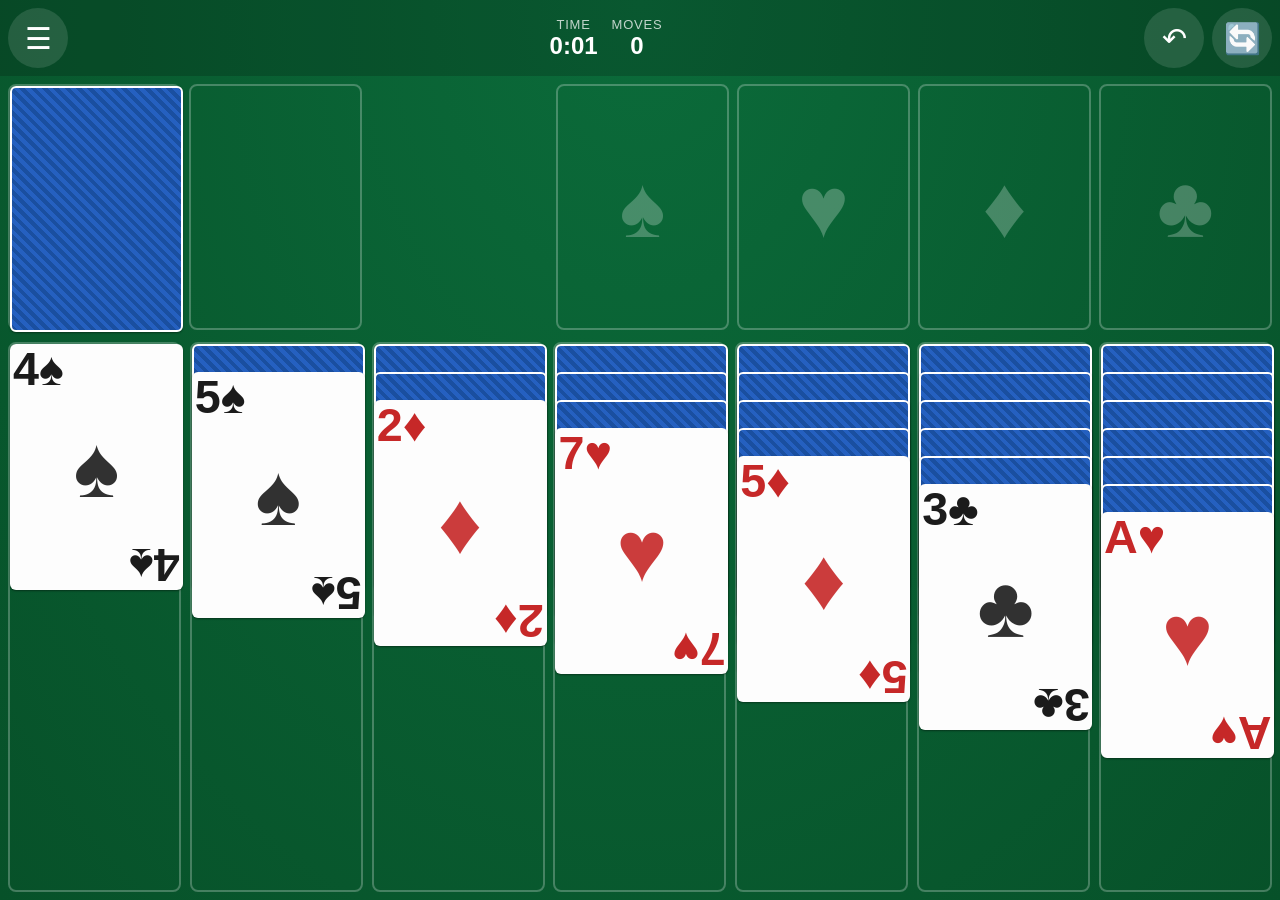
==== index.html @ d20d95c8 "Enlarge cards, buttons, and text; add full screen support Bumps rank/suit corner and center-pip font" ====
<!doctype html>
<html lang="en">
<head>
<meta charset="UTF-8" />
<meta name="viewport" content="width=device-width, initial-scale=1, maximum-scale=1, user-scalable=no, viewport-fit=cover" />
<title>Solitaire</title>
<meta name="description" content="A free, ad-free classic Klondike Solitaire game that plays right in your browser." />
<meta name="theme-color" content="#0b6b3a" />
<link rel="manifest" href="manifest.json" />
<link rel="icon" href="icon.svg" type="image/svg+xml" />
<link rel="apple-touch-icon" href="icon.svg" />
<meta name="apple-mobile-web-app-capable" content="yes" />
<meta name="apple-mobile-web-app-status-bar-style" content="black-translucent" />
<meta name="apple-mobile-web-app-title" content="Solitaire" />
<link rel="stylesheet" href="styles.css" />
</head>
<body>
<div id="app">

  <header id="topbar">
    <button id="menuBtn" class="icon-btn" title="Menu" aria-label="Menu">☰</button>
    <div class="stats">
      <div class="stat"><span class="stat-label">Time</span><span id="timeVal">0:00</span></div>
      <div class="stat"><span class="stat-label">Moves</span><span id="movesVal">0</span></div>
    </div>
    <div class="topbar-actions">
      <button id="undoBtn" class="icon-btn" title="Undo" aria-label="Undo">↶</button>
      <button id="newGameBtn" class="icon-btn" title="New Game" aria-label="New Game">🔄</button>
    </div>
  </header>

  <main id="board">
    <div id="topRow">
      <div id="stockWasteArea">
        <div class="pile-slot" id="stockPile" data-pile="stock"></div>
        <div class="pile-slot" id="wastePile" data-pile="waste"></div>
      </div>
      <div id="foundations">
        <div class="pile-slot foundation" data-pile="foundation" data-suit="S"></div>
        <div class="pile-slot foundation" data-pile="foundation" data-suit="H"></div>
        <div class="pile-slot foundation" data-pile="foundation" data-suit="D"></div>
        <div class="pile-slot foundation" data-pile="foundation" data-suit="C"></div>
      </div>
    </div>

    <div id="tableau">
      <div class="pile-slot tableau-pile" data-pile="tableau" data-index="0"></div>
      <div class="pile-slot tableau-pile" data-pile="tableau" data-index="1"></div>
      <div class="pile-slot tableau-pile" data-pile="tableau" data-index="2"></div>
      <div class="pile-slot tableau-pile" data-pile="tableau" data-index="3"></div>
      <div class="pile-slot tableau-pile" data-pile="tableau" data-index="4"></div>
      <div class="pile-slot tableau-pile" data-pile="tableau" data-index="5"></div>
      <div class="pile-slot tableau-pile" data-pile="tableau" data-index="6"></div>
    </div>
  </main>

  <button id="autoFinishBtn" class="pill-btn hidden">✨ Auto Finish</button>

  <div id="dragLayer"></div>

  <div id="menuOverlay" class="overlay hidden">
    <div class="panel">
      <h2>Solitaire</h2>
      <div class="menu-row">
        <span>Draw</span>
        <div class="segmented" id="drawModeSeg">
          <button data-mode="1" class="active">1 card</button>
          <button data-mode="3">3 cards</button>
        </div>
      </div>
      <button id="fullscreenBtn" class="pill-btn wide-btn">⛶ Full Screen</button>
      <div class="menu-row">
        <span>How to play</span>
      </div>
      <p class="help-text">
        Tap a card to pick it up, then tap where you want to put it down &mdash;
        or simply drag a card with your finger. Double-tap a card to send it to
        its home pile automatically. Build piles down in alternating colors,
        and stack all four suits in order from Ace to King to win.
      </p>
      <button id="closeMenuBtn" class="pill-btn">Close</button>
    </div>
  </div>

  <div id="winOverlay" class="overlay hidden">
    <div class="panel win-panel">
      <h2>🎉 You Won! 🎉</h2>
      <p id="winStats"></p>
      <button id="playAgainBtn" class="pill-btn">Play Again</button>
    </div>
  </div>

</div>
<script src="game.js"></script>
</body>
</html>
---- styles.css ----
:root {
  --felt: #0b6b3a;
  --felt-dark: #075129;
  --card-w: 62px;
  --card-h: 88px;
  --gap: 5px;
  --radius: 8px;
  --red: #c62828;
  --black: #1b1b1b;
  color-scheme: light;
}

@media (min-width: 700px) {
  :root {
    --card-w: 84px;
    --card-h: 118px;
    --gap: 8px;
  }
}

* { box-sizing: border-box; -webkit-tap-highlight-color: transparent; }

html, body {
  height: 100%;
  margin: 0;
  overscroll-behavior: none;
  touch-action: none;
}

body {
  font-family: -apple-system, BlinkMacSystemFont, "Segoe UI", Roboto, Helvetica, Arial, sans-serif;
  background: radial-gradient(ellipse at top, var(--felt), var(--felt-dark));
  color: #fff;
  user-select: none;
  overflow: hidden;
}

#app {
  height: 100vh;
  height: 100dvh;
  display: flex;
  flex-direction: column;
  padding-top: env(safe-area-inset-top);
  padding-bottom: env(safe-area-inset-bottom);
}

/* ---------- Top bar ---------- */

#topbar {
  display: flex;
  align-items: center;
  justify-content: space-between;
  padding: 8px 8px;
  background: rgba(0,0,0,0.18);
  flex: 0 0 auto;
  gap: 6px;
}

.icon-btn {
  background: rgba(255,255,255,0.12);
  border: none;
  color: #fff;
  font-size: 26px;
  width: 52px;
  height: 52px;
  border-radius: 50%;
  display: flex;
  align-items: center;
  justify-content: center;
  cursor: pointer;
  flex: 0 0 auto;
}
.icon-btn:active { background: rgba(255,255,255,0.28); }

.topbar-actions { display: flex; gap: 8px; flex: 0 0 auto; }

.stats { display: flex; gap: 14px; min-width: 0; }
.stat { display: flex; flex-direction: column; align-items: center; font-variant-numeric: tabular-nums; }
.stat-label { font-size: 11px; text-transform: uppercase; letter-spacing: 0.06em; opacity: 0.75; }
.stat span#timeVal, .stat span#movesVal { font-size: 20px; font-weight: 700; }

@media (min-width: 700px) {
  .icon-btn { width: 60px; height: 60px; font-size: 30px; }
  .stat-label { font-size: 13px; }
  .stat span#timeVal, .stat span#movesVal { font-size: 24px; }
}

/* Short viewports (phones in landscape) are height-constrained, so keep the
   top bar compact there to leave more room for the cards. */
@media (max-height: 500px) {
  #topbar { padding: 4px 8px; gap: 4px; }
  .icon-btn { width: 40px; height: 40px; font-size: 18px; }
  .stat-label { font-size: 10px; }
  .stat span#timeVal, .stat span#movesVal { font-size: 15px; }
}

/* ---------- Board ---------- */

#board {
  flex: 1 1 auto;
  overflow: hidden;
  padding: var(--gap);
  display: flex;
  flex-direction: column;
  gap: calc(var(--gap) * 1.5);
}

#topRow {
  display: flex;
  justify-content: space-between;
  flex: 0 0 auto;
}

#stockWasteArea, #foundations {
  display: flex;
  gap: var(--gap);
}

#tableau {
  flex: 1 1 auto;
  display: flex;
  gap: var(--gap);
  justify-content: space-between;
  min-height: 0;
}

.pile-slot {
  width: var(--card-w);
  height: var(--card-h);
  border: 2px solid rgba(255,255,255,0.25);
  border-radius: var(--radius);
  position: relative;
  flex: 0 0 var(--card-w);
}

.tableau-pile {
  height: 100%;
}

.foundation::before {
  content: attr(data-suit-symbol);
  position: absolute;
  inset: 0;
  display: flex;
  align-items: center;
  justify-content: center;
  font-size: calc(var(--card-w) * 0.5);
  color: rgba(255,255,255,0.25);
  pointer-events: none;
}

#stockPile::before {
  content: "↺";
  position: absolute;
  inset: 0;
  display: flex;
  align-items: center;
  justify-content: center;
  font-size: calc(var(--card-w) * 0.45);
  color: rgba(255,255,255,0.35);
  pointer-events: none;
}

/* ---------- Cards ---------- */

.card {
  position: absolute;
  left: 0;
  top: 0;
  width: var(--card-w);
  height: var(--card-h);
  border-radius: calc(var(--radius) * 0.75);
  background: #fdfdfd;
  box-shadow: 0 1px 2px rgba(0,0,0,0.4);
  transition: box-shadow 0.15s;
  touch-action: none;
  cursor: grab;
}

.card.facedown {
  background:
    repeating-linear-gradient(45deg, #1a4fa0, #1a4fa0 4px, #2560c0 4px, #2560c0 8px);
  border: 2px solid #fff;
}

.card.selected {
  box-shadow: 0 0 0 3px #ffd54f, 0 4px 10px rgba(0,0,0,0.5);
  transform: translateY(-4px);
}

.card.dragging {
  opacity: 0.95;
  box-shadow: 0 8px 18px rgba(0,0,0,0.5);
  z-index: 500;
}

.card .corner {
  position: absolute;
  left: 3px;
  top: 1px;
  font-size: calc(var(--card-w) * 0.27);
  font-weight: 800;
  line-height: 1.05;
  text-align: center;
}

.card .corner.bottom {
  left: auto;
  right: 3px;
  top: auto;
  bottom: 1px;
  transform: rotate(180deg);
}

.card .pip-center {
  position: absolute;
  inset: 0;
  display: flex;
  align-items: center;
  justify-content: center;
  font-size: calc(var(--card-w) * 0.5);
  opacity: 0.9;
}

.card.red { color: var(--red); }
.card.black { color: var(--black); }

.pile-count-badge {
  position: absolute;
  bottom: -2px;
  right: -2px;
  background: rgba(0,0,0,0.6);
  border-radius: 10px;
  font-size: 11px;
  padding: 1px 6px;
  pointer-events: none;
}

#dragLayer {
  position: fixed;
  inset: 0;
  pointer-events: none;
  z-index: 900;
}

/* ---------- Buttons / Overlays ---------- */

.pill-btn {
  background: #ffd54f;
  color: #1b1b1b;
  border: none;
  padding: 16px 28px;
  border-radius: 999px;
  font-size: 19px;
  font-weight: 700;
  cursor: pointer;
}
.pill-btn:active { transform: scale(0.97); }

.wide-btn { display: block; width: 100%; margin: 14px 0; }

#autoFinishBtn {
  position: fixed;
  bottom: calc(16px + env(safe-area-inset-bottom));
  left: 50%;
  transform: translateX(-50%);
  z-index: 200;
  box-shadow: 0 4px 14px rgba(0,0,0,0.4);
}
#autoFinishBtn.hidden { display: none; }

.overlay {
  position: fixed;
  inset: 0;
  background: rgba(0,0,0,0.55);
  display: flex;
  align-items: center;
  justify-content: center;
  z-index: 1000;
  padding: 20px;
}
.overlay.hidden { display: none; }

.panel {
  background: #14532d;
  border-radius: 16px;
  padding: 28px;
  max-width: 420px;
  width: 100%;
  text-align: center;
  box-shadow: 0 10px 40px rgba(0,0,0,0.5);
}
.panel h2 { margin-top: 0; font-size: 28px; }

.help-text { font-size: 17px; line-height: 1.6; opacity: 0.95; text-align: left; }

.menu-row {
  display: flex;
  align-items: center;
  justify-content: space-between;
  margin: 18px 0;
  font-size: 19px;
}

.segmented {
  display: flex;
  background: rgba(255,255,255,0.12);
  border-radius: 999px;
  padding: 4px;
}
.segmented button {
  border: none;
  background: transparent;
  color: #fff;
  padding: 10px 18px;
  border-radius: 999px;
  font-size: 16px;
  cursor: pointer;
}
.segmented button.active { background: #ffd54f; color: #1b1b1b; font-weight: 700; }

#winStats { font-size: 18px; }

.win-panel { animation: pop 0.3s ease-out; }
@keyframes pop {
  from { transform: scale(0.7); opacity: 0; }
  to { transform: scale(1); opacity: 1; }
}
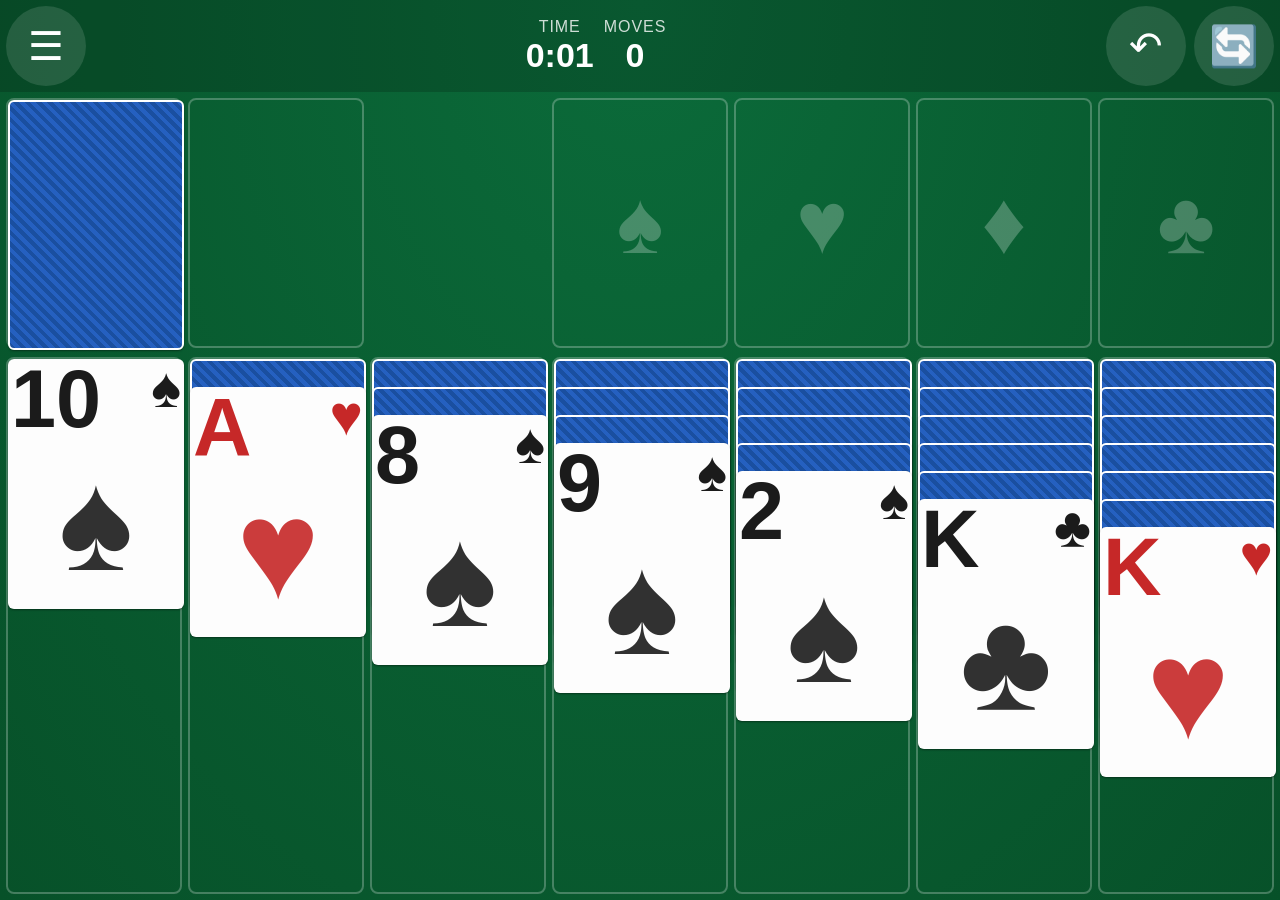
==== commit b9fcc1b9: "Tap a card to auto-move it; shake it when no move is possible Replaces the old two-step tap-to-selec" ====
--- a/index.html
+++ b/index.html
@@ -73,10 +73,11 @@
         <span>How to play</span>
       </div>
       <p class="help-text">
-        Tap a card to pick it up, then tap where you want to put it down &mdash;
-        or simply drag a card with your finger. Double-tap a card to send it to
-        its home pile automatically. Build piles down in alternating colors,
-        and stack all four suits in order from Ace to King to win.
+        Tap a card and it moves itself to wherever it belongs. If nothing
+        fits, it gives a little shake to let you know. You can also drag a
+        card with your finger to place it yourself. Build piles down in
+        alternating colors, and stack all four suits in order from Ace to
+        King to win.
       </p>
       <button id="closeMenuBtn" class="pill-btn">Close</button>
     </div>
--- a/styles.css
+++ b/styles.css
@@ -50,19 +50,19 @@
   display: flex;
   align-items: center;
   justify-content: space-between;
-  padding: 8px 8px;
+  padding: 6px 6px;
   background: rgba(0,0,0,0.18);
   flex: 0 0 auto;
-  gap: 6px;
+  gap: 4px;
 }
 
 .icon-btn {
   background: rgba(255,255,255,0.12);
   border: none;
   color: #fff;
-  font-size: 26px;
-  width: 52px;
-  height: 52px;
+  font-size: 32px;
+  width: 66px;
+  height: 66px;
   border-radius: 50%;
   display: flex;
   align-items: center;
@@ -74,24 +74,25 @@
 
 .topbar-actions { display: flex; gap: 8px; flex: 0 0 auto; }
 
-.stats { display: flex; gap: 14px; min-width: 0; }
+.stats { display: flex; gap: 10px; min-width: 0; }
 .stat { display: flex; flex-direction: column; align-items: center; font-variant-numeric: tabular-nums; }
-.stat-label { font-size: 11px; text-transform: uppercase; letter-spacing: 0.06em; opacity: 0.75; }
-.stat span#timeVal, .stat span#movesVal { font-size: 20px; font-weight: 700; }
+.stat-label { font-size: 13px; text-transform: uppercase; letter-spacing: 0.06em; opacity: 0.8; }
+.stat span#timeVal, .stat span#movesVal { font-size: 27px; font-weight: 700; }
 
 @media (min-width: 700px) {
-  .icon-btn { width: 60px; height: 60px; font-size: 30px; }
-  .stat-label { font-size: 13px; }
-  .stat span#timeVal, .stat span#movesVal { font-size: 24px; }
+  .icon-btn { width: 80px; height: 80px; font-size: 40px; }
+  .stat-label { font-size: 16px; }
+  .stat span#timeVal, .stat span#movesVal { font-size: 34px; }
 }
 
 /* Short viewports (phones in landscape) are height-constrained, so keep the
-   top bar compact there to leave more room for the cards. */
+   top bar a bit more compact there to leave room for the cards, while still
+   staying noticeably bigger than the default mobile size. */
 @media (max-height: 500px) {
-  #topbar { padding: 4px 8px; gap: 4px; }
-  .icon-btn { width: 40px; height: 40px; font-size: 18px; }
+  #topbar { padding: 3px 6px; gap: 3px; }
+  .icon-btn { width: 54px; height: 54px; font-size: 26px; }
   .stat-label { font-size: 10px; }
-  .stat span#timeVal, .stat span#movesVal { font-size: 15px; }
+  .stat span#timeVal, .stat span#movesVal { font-size: 20px; }
 }
 
 /* ---------- Board ---------- */
@@ -183,43 +184,51 @@
   border: 2px solid #fff;
 }
 
-.card.selected {
-  box-shadow: 0 0 0 3px #ffd54f, 0 4px 10px rgba(0,0,0,0.5);
-  transform: translateY(-4px);
-}
-
 .card.dragging {
   opacity: 0.95;
   box-shadow: 0 8px 18px rgba(0,0,0,0.5);
   z-index: 500;
 }
 
-.card .corner {
+.card.shake {
+  animation: card-shake 0.4s ease-in-out;
+  z-index: 50;
+}
+@keyframes card-shake {
+  10%, 90% { transform: translateX(-1px); }
+  20%, 80% { transform: translateX(3px); }
+  30%, 50%, 70% { transform: translateX(-6px); }
+  40%, 60% { transform: translateX(6px); }
+}
+
+.card .corner-rank {
   position: absolute;
   left: 3px;
+  top: 0;
+  font-size: calc(var(--card-w) * 0.46);
+  font-weight: 800;
+  line-height: 1;
+  text-align: center;
+}
+
+.card .corner-suit {
+  position: absolute;
+  right: 3px;
   top: 1px;
-  font-size: calc(var(--card-w) * 0.27);
-  font-weight: 800;
-  line-height: 1.05;
+  font-size: calc(var(--card-w) * 0.32);
+  line-height: 1;
   text-align: center;
 }
 
-.card .corner.bottom {
-  left: auto;
-  right: 3px;
-  top: auto;
-  bottom: 1px;
-  transform: rotate(180deg);
-}
-
 .card .pip-center {
   position: absolute;
   inset: 0;
   display: flex;
   align-items: center;
   justify-content: center;
-  font-size: calc(var(--card-w) * 0.5);
+  font-size: calc(var(--card-w) * 0.8);
   opacity: 0.9;
+  transform: translateY(15%);
 }
 
 .card.red { color: var(--red); }
@@ -249,15 +258,15 @@
   background: #ffd54f;
   color: #1b1b1b;
   border: none;
-  padding: 16px 28px;
+  padding: 22px 36px;
   border-radius: 999px;
-  font-size: 19px;
+  font-size: 24px;
   font-weight: 700;
   cursor: pointer;
 }
 .pill-btn:active { transform: scale(0.97); }
 
-.wide-btn { display: block; width: 100%; margin: 14px 0; }
+.wide-btn { display: block; width: 100%; margin: 16px 0; }
 
 #autoFinishBtn {
   position: fixed;
@@ -290,36 +299,36 @@
   text-align: center;
   box-shadow: 0 10px 40px rgba(0,0,0,0.5);
 }
-.panel h2 { margin-top: 0; font-size: 28px; }
-
-.help-text { font-size: 17px; line-height: 1.6; opacity: 0.95; text-align: left; }
+.panel h2 { margin-top: 0; font-size: 32px; }
+
+.help-text { font-size: 19px; line-height: 1.6; opacity: 0.95; text-align: left; }
 
 .menu-row {
   display: flex;
   align-items: center;
   justify-content: space-between;
-  margin: 18px 0;
-  font-size: 19px;
+  margin: 20px 0;
+  font-size: 22px;
 }
 
 .segmented {
   display: flex;
   background: rgba(255,255,255,0.12);
   border-radius: 999px;
-  padding: 4px;
+  padding: 5px;
 }
 .segmented button {
   border: none;
   background: transparent;
   color: #fff;
-  padding: 10px 18px;
+  padding: 14px 22px;
   border-radius: 999px;
-  font-size: 16px;
+  font-size: 20px;
   cursor: pointer;
 }
 .segmented button.active { background: #ffd54f; color: #1b1b1b; font-weight: 700; }
 
-#winStats { font-size: 18px; }
+#winStats { font-size: 22px; }
 
 .win-panel { animation: pop 0.3s ease-out; }
 @keyframes pop {
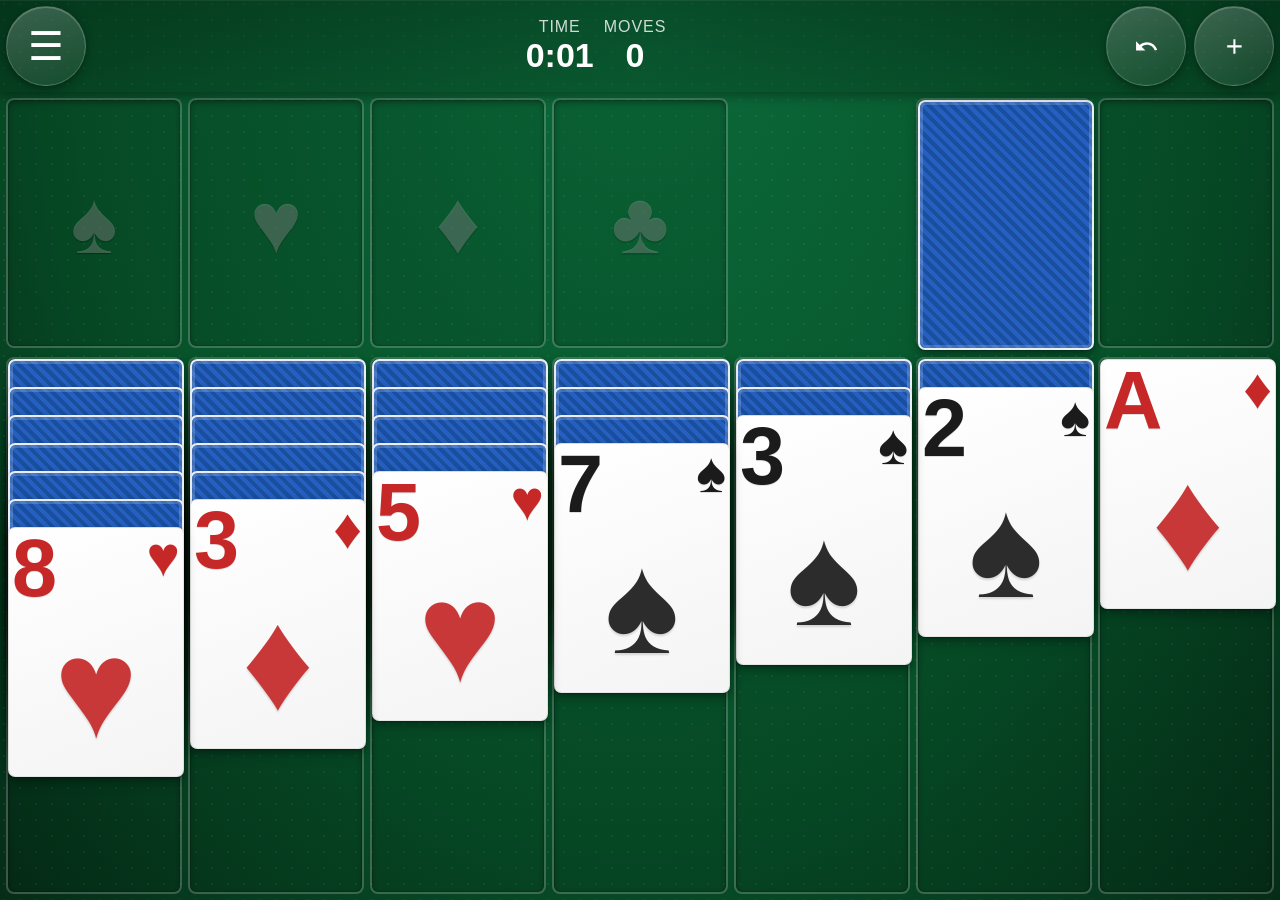
==== commit af7e387a: "Add hand/fullscreen/sound settings, bolder icons, mirrored layout New Game and Undo now use clean fi" ====
--- a/index.html
+++ b/index.html
@@ -24,8 +24,12 @@
       <div class="stat"><span class="stat-label">Moves</span><span id="movesVal">0</span></div>
     </div>
     <div class="topbar-actions">
-      <button id="undoBtn" class="icon-btn" title="Undo" aria-label="Undo">↶</button>
-      <button id="newGameBtn" class="icon-btn" title="New Game" aria-label="New Game">🔄</button>
+      <button id="undoBtn" class="icon-btn" title="Undo" aria-label="Undo">
+        <svg viewBox="0 0 24 24" fill="currentColor" aria-hidden="true"><path d="M12.5 8c-2.65 0-5.05.99-6.9 2.6L2 7v9h9l-3.62-3.62c1.39-1.16 3.16-1.88 5.12-1.88 3.54 0 6.55 2.31 7.6 5.5l2.37-.78C21.08 11.03 17.15 8 12.5 8z"/></svg>
+      </button>
+      <button id="newGameBtn" class="icon-btn" title="New Game" aria-label="New Game">
+        <svg viewBox="0 0 24 24" fill="currentColor" aria-hidden="true"><path d="M13 5v6h6v2h-6v6h-2v-6H5v-2h6V5h2z"/></svg>
+      </button>
     </div>
   </header>
 
@@ -68,16 +72,29 @@
           <button data-mode="3">3 cards</button>
         </div>
       </div>
-      <button id="fullscreenBtn" class="pill-btn wide-btn">⛶ Full Screen</button>
       <div class="menu-row">
-        <span>How to play</span>
+        <span>Hand</span>
+        <div class="segmented" id="handModeSeg">
+          <button data-mode="right" class="active">Right</button>
+          <button data-mode="left">Left</button>
+        </div>
+      </div>
+      <div class="menu-row">
+        <span>Full Screen</span>
+        <div class="segmented" id="fullscreenSeg">
+          <button data-mode="on" class="active">On</button>
+          <button data-mode="off">Off</button>
+        </div>
+      </div>
+      <div class="menu-row">
+        <span>Sound</span>
+        <div class="segmented" id="soundSeg">
+          <button data-mode="off" class="active">Off</button>
+          <button data-mode="on">On</button>
+        </div>
       </div>
       <p class="help-text">
-        Tap a card and it moves itself to wherever it belongs. If nothing
-        fits, it gives a little shake to let you know. You can also drag a
-        card with your finger to place it yourself. Build piles down in
-        alternating colors, and stack all four suits in order from Ace to
-        King to win.
+        Tap a card to send it home, or drag it yourself.
       </p>
       <button id="closeMenuBtn" class="pill-btn">Close</button>
     </div>
--- a/styles.css
+++ b/styles.css
@@ -29,7 +29,9 @@
 
 body {
   font-family: -apple-system, BlinkMacSystemFont, "Segoe UI", Roboto, Helvetica, Arial, sans-serif;
-  background: radial-gradient(ellipse at top, var(--felt), var(--felt-dark));
+  background:
+    radial-gradient(circle at 4px 4px, rgba(255,255,255,0.05) 1px, transparent 1.6px) 0 0/16px 16px,
+    radial-gradient(ellipse at 50% 0%, var(--felt) 0%, var(--felt-dark) 62%, #052c17 100%);
   color: #fff;
   user-select: none;
   overflow: hidden;
@@ -51,14 +53,17 @@
   align-items: center;
   justify-content: space-between;
   padding: 6px 6px;
-  background: rgba(0,0,0,0.18);
+  background: linear-gradient(rgba(0,0,0,0.28), rgba(0,0,0,0.16));
+  box-shadow: 0 4px 12px rgba(0,0,0,0.35), 0 1px 0 rgba(255,255,255,0.06) inset;
   flex: 0 0 auto;
   gap: 4px;
+  position: relative;
+  z-index: 10;
 }
 
 .icon-btn {
-  background: rgba(255,255,255,0.12);
-  border: none;
+  background: linear-gradient(160deg, rgba(255,255,255,0.22), rgba(255,255,255,0.06));
+  border: 1px solid rgba(255,255,255,0.18);
   color: #fff;
   font-size: 32px;
   width: 66px;
@@ -69,8 +74,15 @@
   justify-content: center;
   cursor: pointer;
   flex: 0 0 auto;
-}
-.icon-btn:active { background: rgba(255,255,255,0.28); }
+  box-shadow: 0 3px 8px rgba(0,0,0,0.35), inset 0 1px 0 rgba(255,255,255,0.2);
+  transition: box-shadow 0.12s, transform 0.12s;
+}
+.icon-btn:active {
+  background: linear-gradient(160deg, rgba(255,255,255,0.3), rgba(255,255,255,0.1));
+  box-shadow: 0 1px 3px rgba(0,0,0,0.35), inset 0 1px 4px rgba(0,0,0,0.25);
+  transform: scale(0.96);
+}
+.icon-btn svg { width: 0.62em; height: 0.62em; display: block; }
 
 .topbar-actions { display: flex; gap: 8px; flex: 0 0 auto; }
 
@@ -125,13 +137,20 @@
   min-height: 0;
 }
 
+/* Right-handed (default): stock/waste sit on the right, within thumb reach
+   for one-handed phone play. Left-handed mode mirrors it back. */
+#topRow, #tableau { flex-direction: row-reverse; }
+body.hand-left #topRow, body.hand-left #tableau { flex-direction: row; }
+
 .pile-slot {
   width: var(--card-w);
   height: var(--card-h);
-  border: 2px solid rgba(255,255,255,0.25);
+  border: 2px solid rgba(255,255,255,0.22);
   border-radius: var(--radius);
   position: relative;
   flex: 0 0 var(--card-w);
+  box-shadow: inset 0 2px 6px rgba(0,0,0,0.3), inset 0 0 0 1px rgba(0,0,0,0.12);
+  background: rgba(0,0,0,0.08);
 }
 
 .tableau-pile {
@@ -146,7 +165,8 @@
   align-items: center;
   justify-content: center;
   font-size: calc(var(--card-w) * 0.5);
-  color: rgba(255,255,255,0.25);
+  color: rgba(255,255,255,0.22);
+  text-shadow: 0 1px 1px rgba(0,0,0,0.3);
   pointer-events: none;
 }
 
@@ -158,7 +178,8 @@
   align-items: center;
   justify-content: center;
   font-size: calc(var(--card-w) * 0.45);
-  color: rgba(255,255,255,0.35);
+  color: rgba(255,255,255,0.32);
+  text-shadow: 0 1px 1px rgba(0,0,0,0.3);
   pointer-events: none;
 }
 
@@ -170,23 +191,35 @@
   top: 0;
   width: var(--card-w);
   height: var(--card-h);
-  border-radius: calc(var(--radius) * 0.75);
-  background: #fdfdfd;
-  box-shadow: 0 1px 2px rgba(0,0,0,0.4);
-  transition: box-shadow 0.15s;
+  border-radius: calc(var(--radius) * 0.9);
+  background: linear-gradient(160deg, #ffffff 0%, #f4f4f4 100%);
+  border: 1px solid rgba(0,0,0,0.1);
+  box-shadow:
+    0 1px 1px rgba(0,0,0,0.15),
+    0 3px 6px rgba(0,0,0,0.25),
+    0 6px 14px rgba(0,0,0,0.18);
+  transition: box-shadow 0.15s, transform 0.15s;
   touch-action: none;
   cursor: grab;
 }
 
 .card.facedown {
   background:
-    repeating-linear-gradient(45deg, #1a4fa0, #1a4fa0 4px, #2560c0 4px, #2560c0 8px);
-  border: 2px solid #fff;
+    repeating-linear-gradient(45deg, #1a4fa0 0, #1a4fa0 4px, #2560c0 4px, #2560c0 8px);
+  border: 2px solid rgba(255,255,255,0.9);
+  box-shadow:
+    inset 0 0 0 3px rgba(255,255,255,0.18),
+    0 1px 1px rgba(0,0,0,0.15),
+    0 3px 6px rgba(0,0,0,0.25),
+    0 6px 14px rgba(0,0,0,0.18);
 }
 
 .card.dragging {
-  opacity: 0.95;
-  box-shadow: 0 8px 18px rgba(0,0,0,0.5);
+  opacity: 0.97;
+  box-shadow:
+    0 4px 8px rgba(0,0,0,0.3),
+    0 14px 28px rgba(0,0,0,0.4);
+  transform: scale(1.04) rotate(-2deg);
   z-index: 500;
 }
 
@@ -209,6 +242,7 @@
   font-weight: 800;
   line-height: 1;
   text-align: center;
+  text-shadow: 0 1px 0 rgba(0,0,0,0.12);
 }
 
 .card .corner-suit {
@@ -218,6 +252,7 @@
   font-size: calc(var(--card-w) * 0.32);
   line-height: 1;
   text-align: center;
+  text-shadow: 0 1px 0 rgba(0,0,0,0.12);
 }
 
 .card .pip-center {
@@ -227,7 +262,8 @@
   align-items: center;
   justify-content: center;
   font-size: calc(var(--card-w) * 0.8);
-  opacity: 0.9;
+  opacity: 0.92;
+  text-shadow: 0 2px 2px rgba(0,0,0,0.15);
   transform: translateY(15%);
 }
 
@@ -255,16 +291,26 @@
 /* ---------- Buttons / Overlays ---------- */
 
 .pill-btn {
-  background: #ffd54f;
+  background: linear-gradient(160deg, #ffe184 0%, #ffd54f 45%, #ffc61f 100%);
   color: #1b1b1b;
-  border: none;
+  border: 1px solid rgba(0,0,0,0.08);
   padding: 22px 36px;
   border-radius: 999px;
   font-size: 24px;
   font-weight: 700;
   cursor: pointer;
-}
-.pill-btn:active { transform: scale(0.97); }
+  box-shadow:
+    0 2px 4px rgba(0,0,0,0.2),
+    0 8px 18px rgba(0,0,0,0.28),
+    inset 0 1px 0 rgba(255,255,255,0.6);
+  transition: box-shadow 0.12s, transform 0.12s;
+}
+.pill-btn:active {
+  transform: scale(0.97);
+  box-shadow:
+    0 1px 2px rgba(0,0,0,0.2),
+    inset 0 2px 5px rgba(0,0,0,0.2);
+}
 
 .wide-btn { display: block; width: 100%; margin: 16px 0; }
 
@@ -274,14 +320,14 @@
   left: 50%;
   transform: translateX(-50%);
   z-index: 200;
-  box-shadow: 0 4px 14px rgba(0,0,0,0.4);
 }
 #autoFinishBtn.hidden { display: none; }
 
 .overlay {
   position: fixed;
   inset: 0;
-  background: rgba(0,0,0,0.55);
+  background: rgba(0,0,0,0.6);
+  backdrop-filter: blur(2px);
   display: flex;
   align-items: center;
   justify-content: center;
@@ -291,15 +337,24 @@
 .overlay.hidden { display: none; }
 
 .panel {
-  background: #14532d;
+  background: linear-gradient(165deg, #1a6b3e 0%, #14532d 55%, #0f3f21 100%);
+  border: 1px solid rgba(255,255,255,0.08);
   border-radius: 16px;
   padding: 28px;
   max-width: 420px;
   width: 100%;
+  max-height: calc(100dvh - 40px);
+  overflow-y: auto;
   text-align: center;
-  box-shadow: 0 10px 40px rgba(0,0,0,0.5);
-}
-.panel h2 { margin-top: 0; font-size: 32px; }
+  box-shadow:
+    0 20px 50px rgba(0,0,0,0.55),
+    0 2px 0 rgba(255,255,255,0.08) inset;
+}
+.panel h2 {
+  margin-top: 0;
+  font-size: 32px;
+  text-shadow: 0 2px 4px rgba(0,0,0,0.3);
+}
 
 .help-text { font-size: 19px; line-height: 1.6; opacity: 0.95; text-align: left; }
 
@@ -313,9 +368,10 @@
 
 .segmented {
   display: flex;
-  background: rgba(255,255,255,0.12);
+  background: rgba(0,0,0,0.2);
   border-radius: 999px;
   padding: 5px;
+  box-shadow: inset 0 2px 5px rgba(0,0,0,0.3);
 }
 .segmented button {
   border: none;
@@ -325,12 +381,24 @@
   border-radius: 999px;
   font-size: 20px;
   cursor: pointer;
-}
-.segmented button.active { background: #ffd54f; color: #1b1b1b; font-weight: 700; }
+  transition: background 0.12s, box-shadow 0.12s;
+}
+.segmented button.active {
+  background: linear-gradient(160deg, #ffe184, #ffc61f);
+  color: #1b1b1b;
+  font-weight: 700;
+  box-shadow: 0 2px 6px rgba(0,0,0,0.3), inset 0 1px 0 rgba(255,255,255,0.6);
+}
 
 #winStats { font-size: 22px; }
 
-.win-panel { animation: pop 0.3s ease-out; }
+.win-panel {
+  animation: pop 0.3s ease-out;
+  box-shadow:
+    0 20px 50px rgba(0,0,0,0.55),
+    0 2px 0 rgba(255,255,255,0.08) inset,
+    0 0 60px rgba(255,213,79,0.25);
+}
 @keyframes pop {
   from { transform: scale(0.7); opacity: 0; }
   to { transform: scale(1); opacity: 1; }
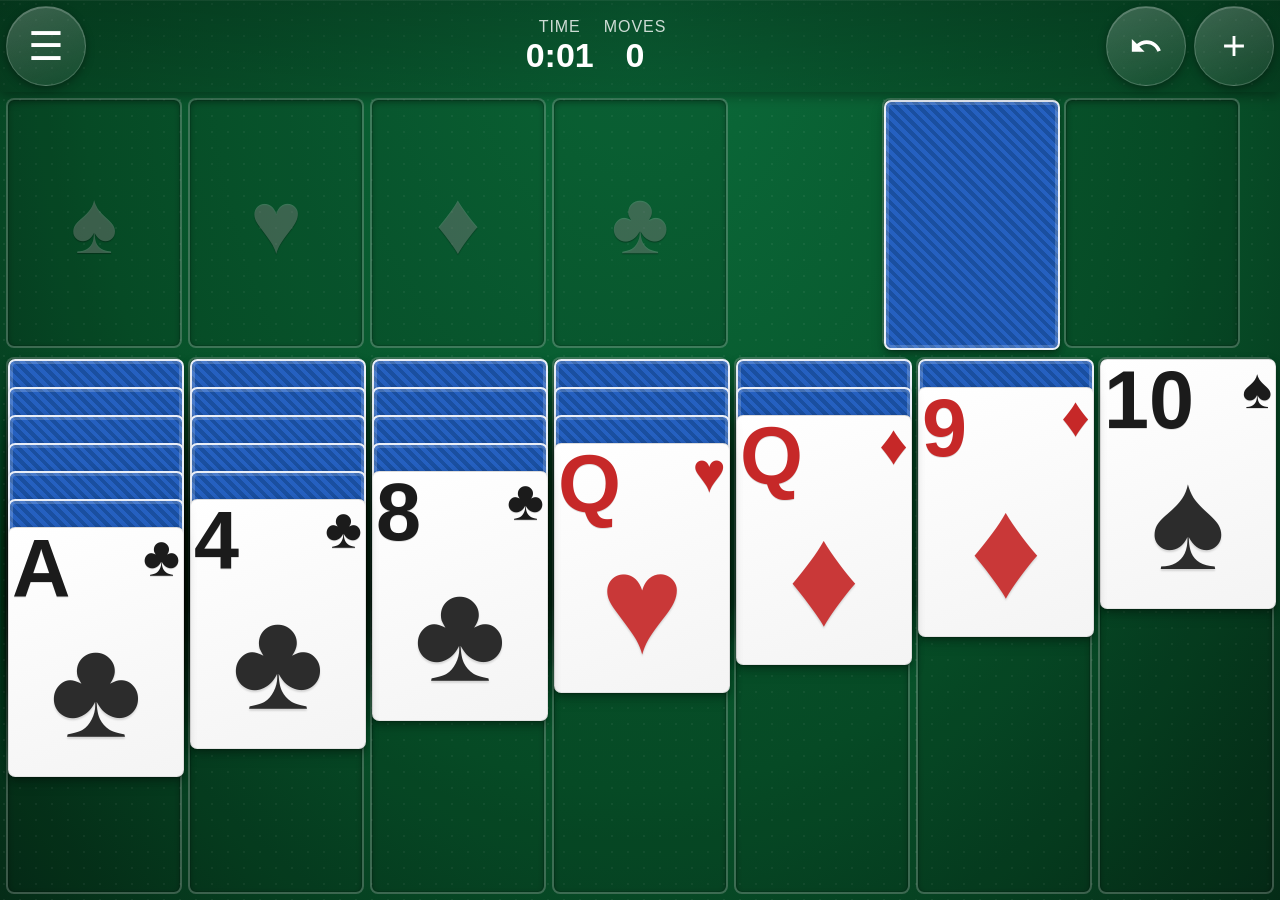
==== commit 3d15f412: "Fix draw-3 overflow in right-hand mode, bigger icons, fullscreen toggle The waste pile's 3-card fan " ====
--- a/index.html
+++ b/index.html
@@ -81,10 +81,7 @@
       </div>
       <div class="menu-row">
         <span>Full Screen</span>
-        <div class="segmented" id="fullscreenSeg">
-          <button data-mode="on" class="active">On</button>
-          <button data-mode="off">Off</button>
-        </div>
+        <button id="fullscreenToggle" class="toggle-switch on" role="switch" aria-checked="true" aria-label="Full Screen"></button>
       </div>
       <div class="menu-row">
         <span>Sound</span>
--- a/styles.css
+++ b/styles.css
@@ -82,7 +82,7 @@
   box-shadow: 0 1px 3px rgba(0,0,0,0.35), inset 0 1px 4px rgba(0,0,0,0.25);
   transform: scale(0.96);
 }
-.icon-btn svg { width: 0.62em; height: 0.62em; display: block; }
+.icon-btn svg { width: 0.85em; height: 0.85em; display: block; }
 
 .topbar-actions { display: flex; gap: 8px; flex: 0 0 auto; }
 
@@ -141,6 +141,11 @@
    for one-handed phone play. Left-handed mode mirrors it back. */
 #topRow, #tableau { flex-direction: row-reverse; }
 body.hand-left #topRow, body.hand-left #tableau { flex-direction: row; }
+
+/* The waste pile fans its top 3 cards rightward (see render() in game.js).
+   In right-hand mode that group sits flush against the right screen edge,
+   so a 3-card fan (Draw 3) would run off-screen without this clearance. */
+#stockWasteArea { margin-right: 34px; }
 
 .pile-slot {
   width: var(--card-w);
@@ -390,6 +395,36 @@
   box-shadow: 0 2px 6px rgba(0,0,0,0.3), inset 0 1px 0 rgba(255,255,255,0.6);
 }
 
+.toggle-switch {
+  position: relative;
+  width: 88px;
+  height: 46px;
+  flex: 0 0 auto;
+  border: none;
+  border-radius: 999px;
+  background: rgba(0,0,0,0.3);
+  box-shadow: inset 0 2px 5px rgba(0,0,0,0.3);
+  cursor: pointer;
+  transition: background 0.15s, box-shadow 0.15s;
+}
+.toggle-switch::after {
+  content: "";
+  position: absolute;
+  top: 4px;
+  left: 4px;
+  width: 38px;
+  height: 38px;
+  border-radius: 50%;
+  background: linear-gradient(160deg, #ffffff, #e4e4e4);
+  box-shadow: 0 2px 5px rgba(0,0,0,0.35);
+  transition: transform 0.15s;
+}
+.toggle-switch.on {
+  background: linear-gradient(160deg, #ffe184, #ffc61f);
+  box-shadow: 0 2px 6px rgba(0,0,0,0.3), inset 0 1px 0 rgba(255,255,255,0.6);
+}
+.toggle-switch.on::after { transform: translateX(42px); }
+
 #winStats { font-size: 22px; }
 
 .win-panel {
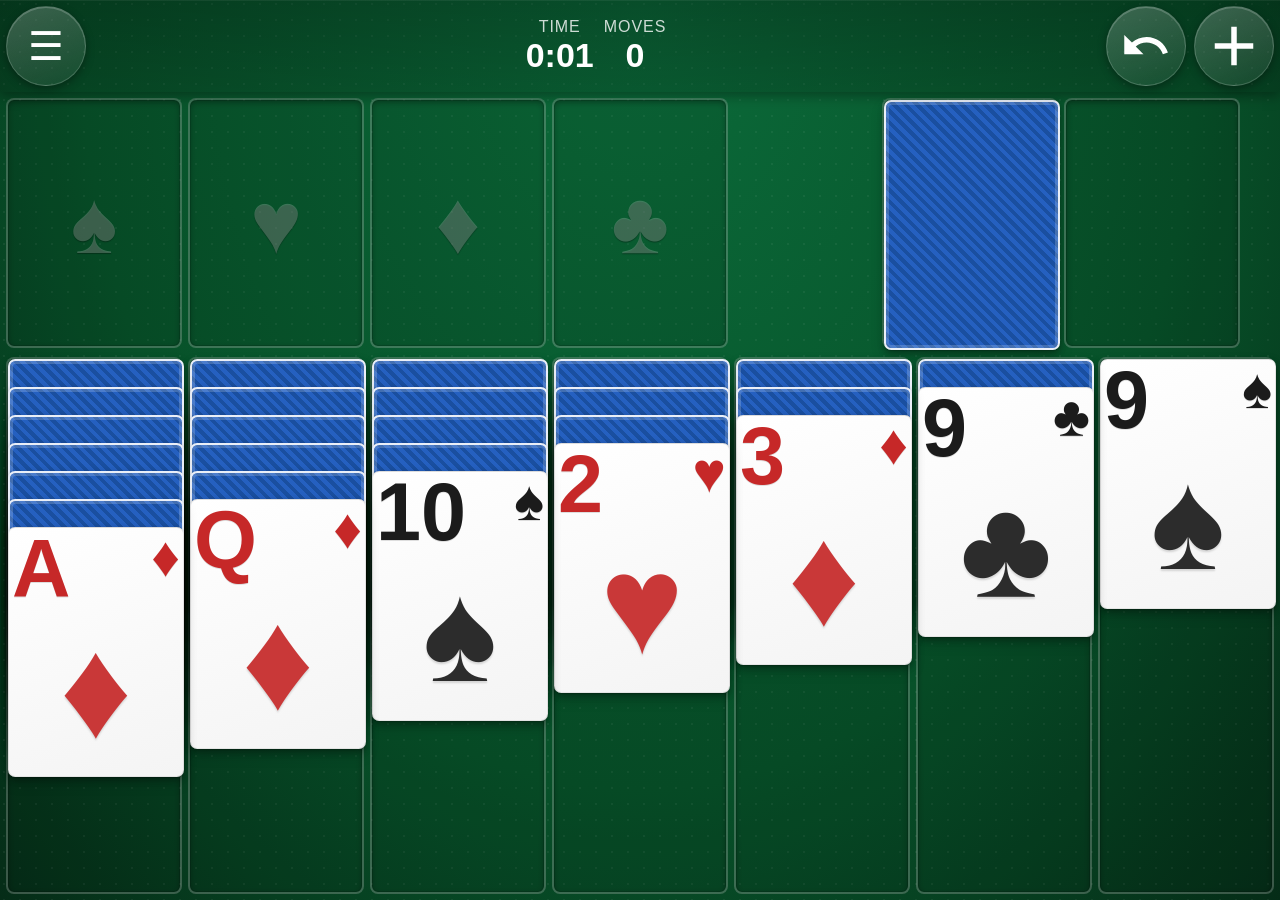
==== commit e702ffc8: "Revert Full Screen to On/Off buttons; enlarge New Game/Undo icons Full Screen goes back to the segme" ====
--- a/index.html
+++ b/index.html
@@ -81,7 +81,10 @@
       </div>
       <div class="menu-row">
         <span>Full Screen</span>
-        <button id="fullscreenToggle" class="toggle-switch on" role="switch" aria-checked="true" aria-label="Full Screen"></button>
+        <div class="segmented" id="fullscreenSeg">
+          <button data-mode="on" class="active">On</button>
+          <button data-mode="off">Off</button>
+        </div>
       </div>
       <div class="menu-row">
         <span>Sound</span>
--- a/styles.css
+++ b/styles.css
@@ -82,7 +82,9 @@
   box-shadow: 0 1px 3px rgba(0,0,0,0.35), inset 0 1px 4px rgba(0,0,0,0.25);
   transform: scale(0.96);
 }
-.icon-btn svg { width: 0.85em; height: 0.85em; display: block; }
+.icon-btn svg { display: block; }
+#undoBtn svg { width: 1.28em; height: 1.28em; }
+#newGameBtn svg { width: 1.7em; height: 1.7em; }
 
 .topbar-actions { display: flex; gap: 8px; flex: 0 0 auto; }
 
@@ -395,36 +397,6 @@
   box-shadow: 0 2px 6px rgba(0,0,0,0.3), inset 0 1px 0 rgba(255,255,255,0.6);
 }
 
-.toggle-switch {
-  position: relative;
-  width: 88px;
-  height: 46px;
-  flex: 0 0 auto;
-  border: none;
-  border-radius: 999px;
-  background: rgba(0,0,0,0.3);
-  box-shadow: inset 0 2px 5px rgba(0,0,0,0.3);
-  cursor: pointer;
-  transition: background 0.15s, box-shadow 0.15s;
-}
-.toggle-switch::after {
-  content: "";
-  position: absolute;
-  top: 4px;
-  left: 4px;
-  width: 38px;
-  height: 38px;
-  border-radius: 50%;
-  background: linear-gradient(160deg, #ffffff, #e4e4e4);
-  box-shadow: 0 2px 5px rgba(0,0,0,0.35);
-  transition: transform 0.15s;
-}
-.toggle-switch.on {
-  background: linear-gradient(160deg, #ffe184, #ffc61f);
-  box-shadow: 0 2px 6px rgba(0,0,0,0.3), inset 0 1px 0 rgba(255,255,255,0.6);
-}
-.toggle-switch.on::after { transform: translateX(42px); }
-
 #winStats { font-size: 22px; }
 
 .win-panel {
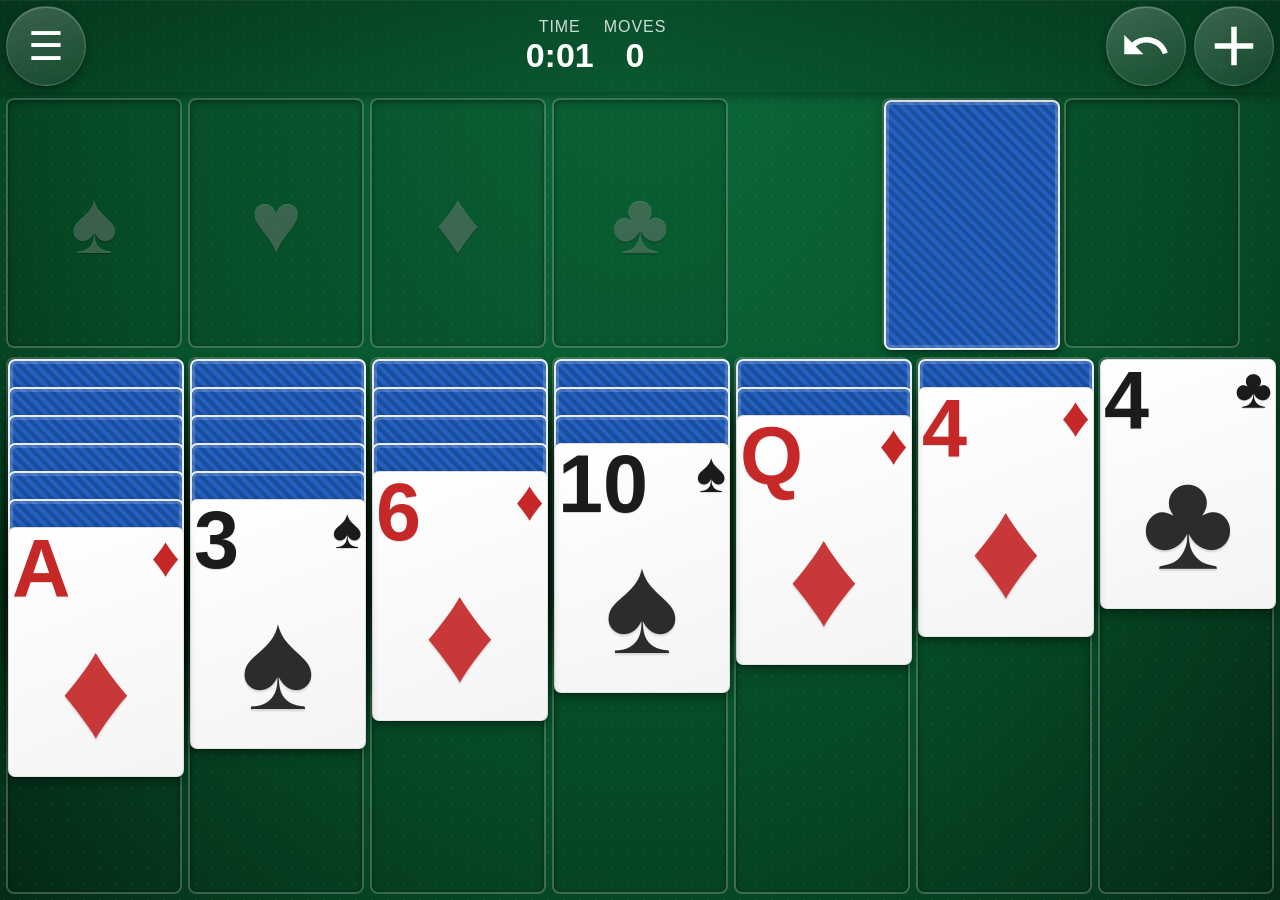
==== commit 6bd27324: "Add undo/new-game sounds and a New Game confirmation dialog Undo now plays a short descending two-no" ====
--- a/index.html
+++ b/index.html
@@ -108,6 +108,17 @@
     </div>
   </div>
 
+  <div id="confirmOverlay" class="overlay hidden">
+    <div class="panel">
+      <h2>New Game?</h2>
+      <p class="help-text confirm-text">Your current game will be lost.</p>
+      <div class="confirm-row">
+        <button id="confirmCancelBtn" class="pill-btn secondary-btn">Cancel</button>
+        <button id="confirmYesBtn" class="pill-btn">Yes, New Game</button>
+      </div>
+    </div>
+  </div>
+
 </div>
 <script src="game.js"></script>
 </body>
--- a/styles.css
+++ b/styles.css
@@ -364,6 +364,20 @@
 }
 
 .help-text { font-size: 19px; line-height: 1.6; opacity: 0.95; text-align: left; }
+.confirm-text { text-align: center; }
+
+.confirm-row { display: flex; gap: 12px; margin-top: 22px; }
+.confirm-row .pill-btn { flex: 1; margin: 0; padding-left: 12px; padding-right: 12px; }
+
+.secondary-btn {
+  background: rgba(255,255,255,0.14);
+  color: #fff;
+  box-shadow: inset 0 1px 0 rgba(255,255,255,0.15), 0 2px 6px rgba(0,0,0,0.25);
+}
+.secondary-btn:active {
+  background: rgba(255,255,255,0.24);
+  box-shadow: inset 0 2px 5px rgba(0,0,0,0.2);
+}
 
 .menu-row {
   display: flex;
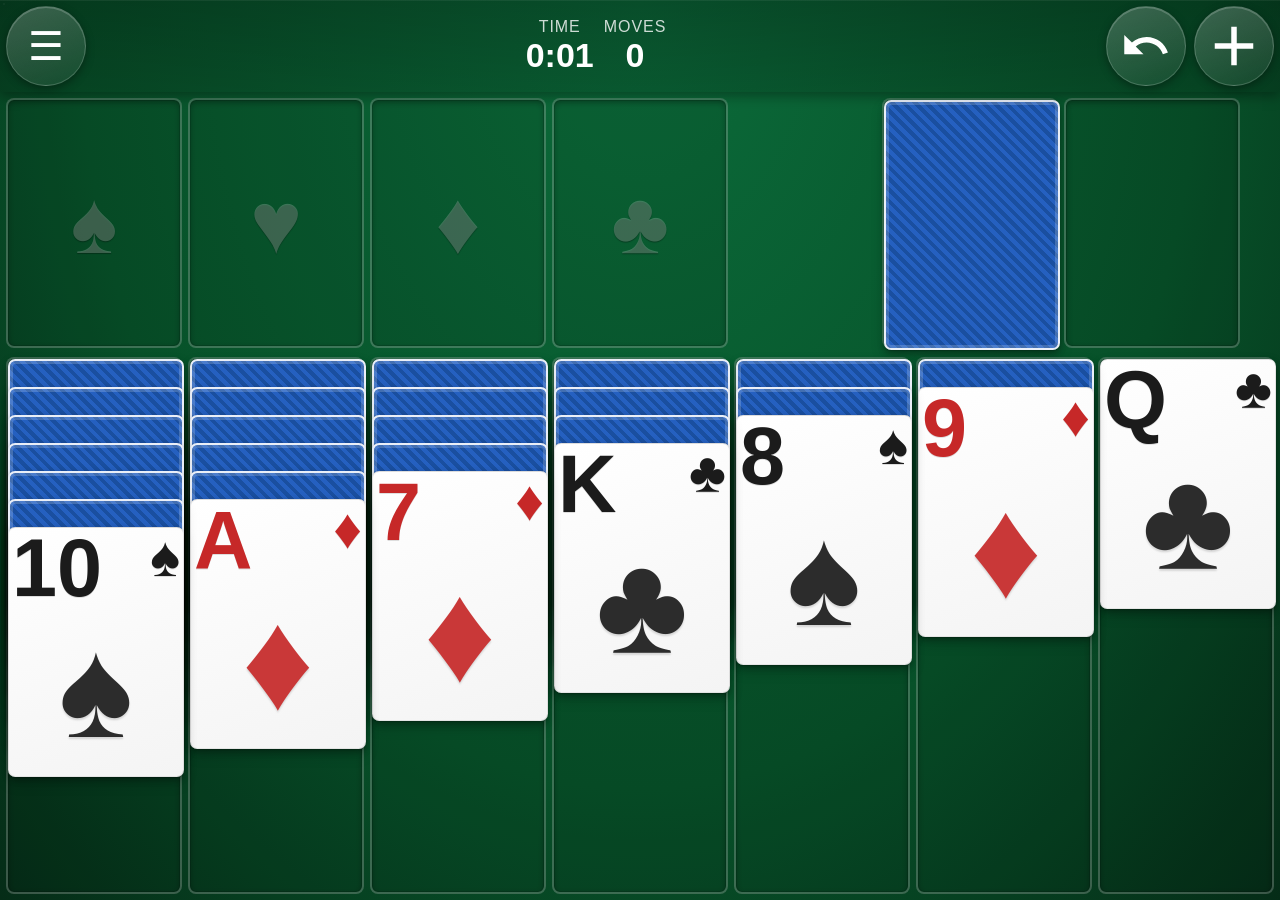
==== commit 0aa77ca2: "Add photo background picker Adds a Background section to the settings menu: Classic felt (default) p" ====
--- a/index.html
+++ b/index.html
@@ -93,6 +93,35 @@
           <button data-mode="on">On</button>
         </div>
       </div>
+      <div class="menu-block">
+        <span>Background</span>
+        <div class="bg-grid" id="bgGrid">
+          <button class="bg-swatch active" data-bg="classic">
+            <span class="bg-swatch-preview bg-swatch-classic"></span>
+            <span class="bg-swatch-label">Classic</span>
+          </button>
+          <button class="bg-swatch" data-bg="forest">
+            <img class="bg-swatch-preview" src="backgrounds/forest-thumb.webp" alt="" loading="lazy" />
+            <span class="bg-swatch-label">Forest</span>
+          </button>
+          <button class="bg-swatch" data-bg="meadow">
+            <img class="bg-swatch-preview" src="backgrounds/meadow-thumb.webp" alt="" loading="lazy" />
+            <span class="bg-swatch-label">Meadow</span>
+          </button>
+          <button class="bg-swatch" data-bg="underwater">
+            <img class="bg-swatch-preview" src="backgrounds/underwater-thumb.webp" alt="" loading="lazy" />
+            <span class="bg-swatch-label">Underwater</span>
+          </button>
+          <button class="bg-swatch" data-bg="city">
+            <img class="bg-swatch-preview" src="backgrounds/city-thumb.webp" alt="" loading="lazy" />
+            <span class="bg-swatch-label">City</span>
+          </button>
+          <button class="bg-swatch" data-bg="archipelago">
+            <img class="bg-swatch-preview" src="backgrounds/archipelago-thumb.webp" alt="" loading="lazy" />
+            <span class="bg-swatch-label">Archipelago</span>
+          </button>
+        </div>
+      </div>
       <p class="help-text">
         Tap a card to send it home, or drag it yourself.
       </p>
--- a/styles.css
+++ b/styles.css
@@ -35,7 +35,18 @@
   color: #fff;
   user-select: none;
   overflow: hidden;
-}
+  background-size: cover;
+  background-position: center;
+  background-repeat: no-repeat;
+}
+
+/* Photo backgrounds: a dark scrim keeps cards and text just as readable
+   as the classic felt, regardless of the photo underneath. */
+body.bg-forest { background-image: linear-gradient(rgba(4,20,10,0.58), rgba(4,20,10,0.68)), url("backgrounds/forest.webp"); }
+body.bg-meadow { background-image: linear-gradient(rgba(10,18,4,0.52), rgba(10,18,4,0.64)), url("backgrounds/meadow.webp"); }
+body.bg-underwater { background-image: linear-gradient(rgba(2,12,22,0.5), rgba(2,12,22,0.64)), url("backgrounds/underwater.webp"); }
+body.bg-city { background-image: linear-gradient(rgba(4,4,14,0.58), rgba(4,4,14,0.7)), url("backgrounds/city.webp"); }
+body.bg-archipelago { background-image: linear-gradient(rgba(4,14,20,0.5), rgba(4,14,20,0.64)), url("backgrounds/archipelago.webp"); }
 
 #app {
   height: 100vh;
@@ -387,6 +398,50 @@
   font-size: 22px;
 }
 
+.menu-block {
+  margin: 20px 0;
+  font-size: 22px;
+  text-align: left;
+}
+.menu-block > span { display: block; margin-bottom: 10px; }
+
+.bg-grid {
+  display: grid;
+  grid-template-columns: repeat(3, 1fr);
+  gap: 10px;
+}
+.bg-swatch {
+  border: 3px solid transparent;
+  border-radius: 12px;
+  padding: 0;
+  overflow: hidden;
+  background: rgba(0,0,0,0.2);
+  cursor: pointer;
+  display: flex;
+  flex-direction: column;
+  box-shadow: 0 2px 6px rgba(0,0,0,0.3);
+}
+.bg-swatch.active { border-color: #ffd54f; box-shadow: 0 0 0 2px rgba(255,213,79,0.4), 0 2px 8px rgba(0,0,0,0.35); }
+.bg-swatch-preview {
+  width: 100%;
+  aspect-ratio: 3 / 2;
+  object-fit: cover;
+  display: block;
+  background: radial-gradient(ellipse at top, var(--felt), var(--felt-dark));
+}
+.bg-swatch-label {
+  display: block;
+  font-size: 13px;
+  color: #fff;
+  padding: 6px 4px;
+  text-align: center;
+  line-height: 1.15;
+}
+
+@media (min-width: 700px) {
+  .bg-swatch-label { font-size: 15px; }
+}
+
 .segmented {
   display: flex;
   background: rgba(0,0,0,0.2);
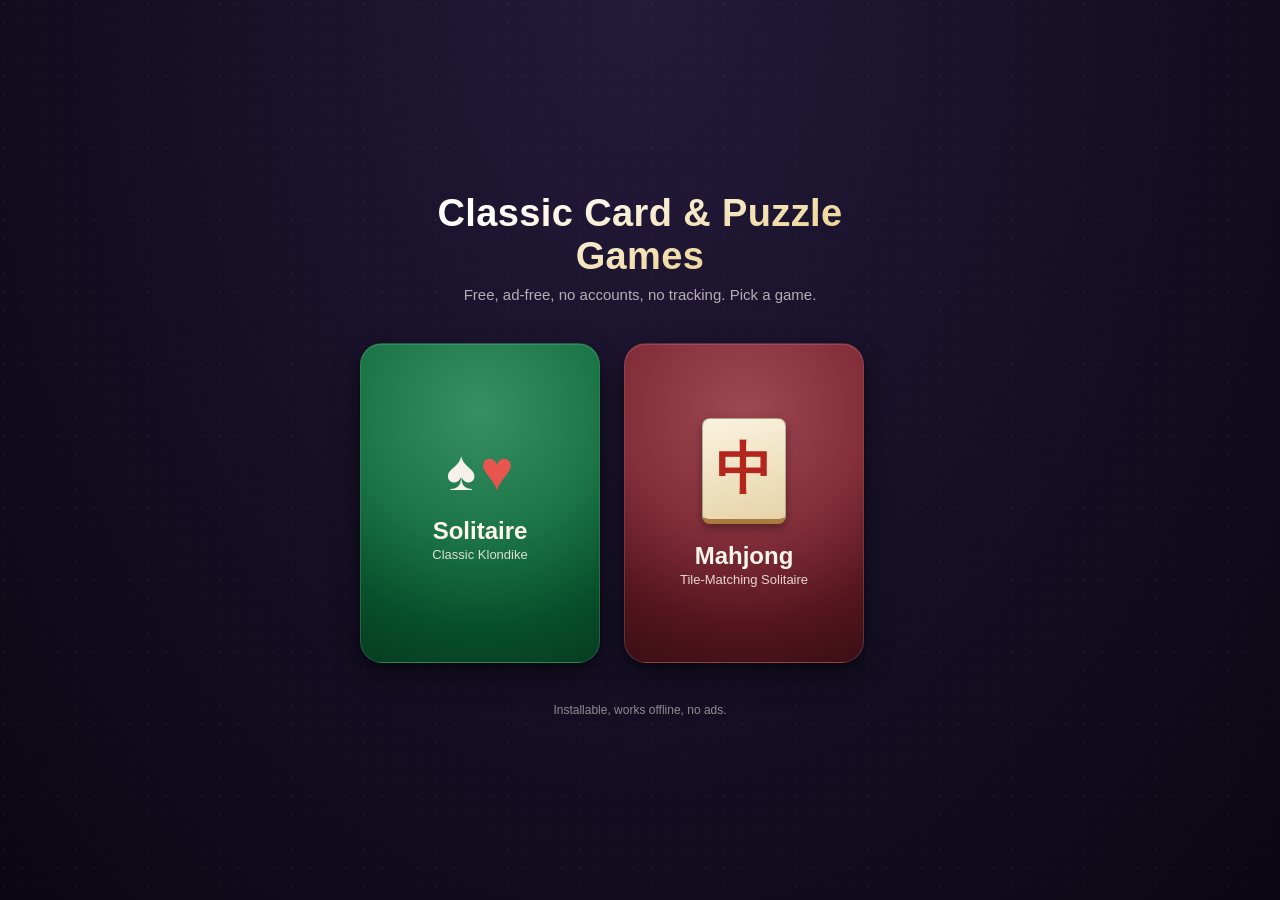
==== commit dedcb1dc: "Add a main menu to pick between Solitaire and Mahjong Moves Solitaire into its own solitaire/ folder" ====
--- a/index.html
+++ b/index.html
@@ -3,152 +3,51 @@
 <head>
 <meta charset="UTF-8" />
 <meta name="viewport" content="width=device-width, initial-scale=1, maximum-scale=1, user-scalable=no, viewport-fit=cover" />
-<title>Solitaire</title>
-<meta name="description" content="A free, ad-free classic Klondike Solitaire game that plays right in your browser." />
-<meta name="theme-color" content="#0b6b3a" />
+<title>Classic Card &amp; Puzzle Games</title>
+<meta name="description" content="Free, ad-free classic games that play right in your browser: Klondike Solitaire and Mahjong Solitaire." />
+<meta name="theme-color" content="#141024" />
 <link rel="manifest" href="manifest.json" />
 <link rel="icon" href="icon.svg" type="image/svg+xml" />
 <link rel="apple-touch-icon" href="icon.svg" />
 <meta name="apple-mobile-web-app-capable" content="yes" />
 <meta name="apple-mobile-web-app-status-bar-style" content="black-translucent" />
-<meta name="apple-mobile-web-app-title" content="Solitaire" />
+<meta name="apple-mobile-web-app-title" content="Games" />
 <link rel="stylesheet" href="styles.css" />
 </head>
 <body>
 <div id="app">
 
   <header id="topbar">
-    <button id="menuBtn" class="icon-btn" title="Menu" aria-label="Menu">☰</button>
-    <div class="stats">
-      <div class="stat"><span class="stat-label">Time</span><span id="timeVal">0:00</span></div>
-      <div class="stat"><span class="stat-label">Moves</span><span id="movesVal">0</span></div>
-    </div>
-    <div class="topbar-actions">
-      <button id="undoBtn" class="icon-btn" title="Undo" aria-label="Undo">
-        <svg viewBox="0 0 24 24" fill="currentColor" aria-hidden="true"><path d="M12.5 8c-2.65 0-5.05.99-6.9 2.6L2 7v9h9l-3.62-3.62c1.39-1.16 3.16-1.88 5.12-1.88 3.54 0 6.55 2.31 7.6 5.5l2.37-.78C21.08 11.03 17.15 8 12.5 8z"/></svg>
-      </button>
-      <button id="newGameBtn" class="icon-btn" title="New Game" aria-label="New Game">
-        <svg viewBox="0 0 24 24" fill="currentColor" aria-hidden="true"><path d="M13 5v6h6v2h-6v6h-2v-6H5v-2h6V5h2z"/></svg>
-      </button>
-    </div>
+    <h1>Classic Card &amp; Puzzle Games</h1>
+    <p>Free, ad-free, no accounts, no tracking. Pick a game.</p>
   </header>
 
-  <main id="board">
-    <div id="topRow">
-      <div id="stockWasteArea">
-        <div class="pile-slot" id="stockPile" data-pile="stock"></div>
-        <div class="pile-slot" id="wastePile" data-pile="waste"></div>
-      </div>
-      <div id="foundations">
-        <div class="pile-slot foundation" data-pile="foundation" data-suit="S"></div>
-        <div class="pile-slot foundation" data-pile="foundation" data-suit="H"></div>
-        <div class="pile-slot foundation" data-pile="foundation" data-suit="D"></div>
-        <div class="pile-slot foundation" data-pile="foundation" data-suit="C"></div>
-      </div>
-    </div>
+  <main id="gameGrid">
+    <a class="game-card card-solitaire" href="solitaire/">
+      <span class="game-card-glow" aria-hidden="true"></span>
+      <span class="game-card-emblem" aria-hidden="true">
+        <span class="pip pip-spade">♠</span>
+        <span class="pip pip-heart">♥</span>
+      </span>
+      <span class="game-card-body">
+        <span class="game-card-title">Solitaire</span>
+        <span class="game-card-subtitle">Classic Klondike</span>
+      </span>
+    </a>
 
-    <div id="tableau">
-      <div class="pile-slot tableau-pile" data-pile="tableau" data-index="0"></div>
-      <div class="pile-slot tableau-pile" data-pile="tableau" data-index="1"></div>
-      <div class="pile-slot tableau-pile" data-pile="tableau" data-index="2"></div>
-      <div class="pile-slot tableau-pile" data-pile="tableau" data-index="3"></div>
-      <div class="pile-slot tableau-pile" data-pile="tableau" data-index="4"></div>
-      <div class="pile-slot tableau-pile" data-pile="tableau" data-index="5"></div>
-      <div class="pile-slot tableau-pile" data-pile="tableau" data-index="6"></div>
-    </div>
+    <a class="game-card card-mahjong" href="mahjong/">
+      <span class="game-card-glow" aria-hidden="true"></span>
+      <span class="game-card-emblem" aria-hidden="true">中</span>
+      <span class="game-card-body">
+        <span class="game-card-title">Mahjong</span>
+        <span class="game-card-subtitle">Tile-Matching Solitaire</span>
+      </span>
+    </a>
   </main>
 
-  <button id="autoFinishBtn" class="pill-btn hidden">✨ Auto Finish</button>
-
-  <div id="dragLayer"></div>
-
-  <div id="menuOverlay" class="overlay hidden">
-    <div class="panel">
-      <h2>Solitaire</h2>
-      <div class="menu-row">
-        <span>Draw</span>
-        <div class="segmented" id="drawModeSeg">
-          <button data-mode="1" class="active">1 card</button>
-          <button data-mode="3">3 cards</button>
-        </div>
-      </div>
-      <div class="menu-row">
-        <span>Hand</span>
-        <div class="segmented" id="handModeSeg">
-          <button data-mode="right" class="active">Right</button>
-          <button data-mode="left">Left</button>
-        </div>
-      </div>
-      <div class="menu-row">
-        <span>Full Screen</span>
-        <div class="segmented" id="fullscreenSeg">
-          <button data-mode="on" class="active">On</button>
-          <button data-mode="off">Off</button>
-        </div>
-      </div>
-      <div class="menu-row">
-        <span>Sound</span>
-        <div class="segmented" id="soundSeg">
-          <button data-mode="off" class="active">Off</button>
-          <button data-mode="on">On</button>
-        </div>
-      </div>
-      <div class="menu-block">
-        <span>Background</span>
-        <div class="bg-grid" id="bgGrid">
-          <button class="bg-swatch active" data-bg="classic">
-            <span class="bg-swatch-preview bg-swatch-classic"></span>
-            <span class="bg-swatch-label">Classic</span>
-          </button>
-          <button class="bg-swatch" data-bg="forest">
-            <img class="bg-swatch-preview" src="backgrounds/forest-thumb.webp" alt="" loading="lazy" />
-            <span class="bg-swatch-label">Forest</span>
-          </button>
-          <button class="bg-swatch" data-bg="meadow">
-            <img class="bg-swatch-preview" src="backgrounds/meadow-thumb.webp" alt="" loading="lazy" />
-            <span class="bg-swatch-label">Meadow</span>
-          </button>
-          <button class="bg-swatch" data-bg="underwater">
-            <img class="bg-swatch-preview" src="backgrounds/underwater-thumb.webp" alt="" loading="lazy" />
-            <span class="bg-swatch-label">Underwater</span>
-          </button>
-          <button class="bg-swatch" data-bg="city">
-            <img class="bg-swatch-preview" src="backgrounds/city-thumb.webp" alt="" loading="lazy" />
-            <span class="bg-swatch-label">City</span>
-          </button>
-          <button class="bg-swatch" data-bg="archipelago">
-            <img class="bg-swatch-preview" src="backgrounds/archipelago-thumb.webp" alt="" loading="lazy" />
-            <span class="bg-swatch-label">Archipelago</span>
-          </button>
-        </div>
-      </div>
-      <p class="help-text">
-        Tap a card to send it home, or drag it yourself.
-      </p>
-      <button id="closeMenuBtn" class="pill-btn">Close</button>
-    </div>
-  </div>
-
-  <div id="winOverlay" class="overlay hidden">
-    <div class="panel win-panel">
-      <h2>🎉 You Won! 🎉</h2>
-      <p id="winStats"></p>
-      <button id="playAgainBtn" class="pill-btn">Play Again</button>
-    </div>
-  </div>
-
-  <div id="confirmOverlay" class="overlay hidden">
-    <div class="panel">
-      <h2>New Game?</h2>
-      <p class="help-text confirm-text">Your current game will be lost.</p>
-      <div class="confirm-row">
-        <button id="confirmCancelBtn" class="pill-btn secondary-btn">Cancel</button>
-        <button id="confirmYesBtn" class="pill-btn">Yes, New Game</button>
-      </div>
-    </div>
-  </div>
+  <footer id="footer">Installable, works offline, no ads.</footer>
 
 </div>
-<script src="game.js"></script>
+<script src="app.js"></script>
 </body>
 </html>
--- a/styles.css
+++ b/styles.css
@@ -1,21 +1,9 @@
 :root {
-  --felt: #0b6b3a;
-  --felt-dark: #075129;
-  --card-w: 62px;
-  --card-h: 88px;
-  --gap: 5px;
-  --radius: 8px;
-  --red: #c62828;
-  --black: #1b1b1b;
-  color-scheme: light;
-}
-
-@media (min-width: 700px) {
-  :root {
-    --card-w: 84px;
-    --card-h: 118px;
-    --gap: 8px;
-  }
+  --hub-bg-a: #241a3a;
+  --hub-bg-b: #150f24;
+  --hub-bg-c: #0a0712;
+  --gold: #e0b13c;
+  color-scheme: dark;
 }
 
 * { box-sizing: border-box; -webkit-tap-highlight-color: transparent; }
@@ -23,459 +11,151 @@
 html, body {
   height: 100%;
   margin: 0;
-  overscroll-behavior: none;
-  touch-action: none;
 }
 
 body {
   font-family: -apple-system, BlinkMacSystemFont, "Segoe UI", Roboto, Helvetica, Arial, sans-serif;
   background:
-    radial-gradient(circle at 4px 4px, rgba(255,255,255,0.05) 1px, transparent 1.6px) 0 0/16px 16px,
-    radial-gradient(ellipse at 50% 0%, var(--felt) 0%, var(--felt-dark) 62%, #052c17 100%);
-  color: #fff;
-  user-select: none;
-  overflow: hidden;
-  background-size: cover;
-  background-position: center;
-  background-repeat: no-repeat;
+    radial-gradient(circle at 4px 4px, rgba(255,255,255,0.04) 1px, transparent 1.6px) 0 0/18px 18px,
+    radial-gradient(ellipse at 50% 0%, var(--hub-bg-a) 0%, var(--hub-bg-b) 55%, var(--hub-bg-c) 100%);
+  color: #f5f0ea;
+  overflow-x: hidden;
 }
 
-/* Photo backgrounds: a dark scrim keeps cards and text just as readable
-   as the classic felt, regardless of the photo underneath. */
-body.bg-forest { background-image: linear-gradient(rgba(4,20,10,0.58), rgba(4,20,10,0.68)), url("backgrounds/forest.webp"); }
-body.bg-meadow { background-image: linear-gradient(rgba(10,18,4,0.52), rgba(10,18,4,0.64)), url("backgrounds/meadow.webp"); }
-body.bg-underwater { background-image: linear-gradient(rgba(2,12,22,0.5), rgba(2,12,22,0.64)), url("backgrounds/underwater.webp"); }
-body.bg-city { background-image: linear-gradient(rgba(4,4,14,0.58), rgba(4,4,14,0.7)), url("backgrounds/city.webp"); }
-body.bg-archipelago { background-image: linear-gradient(rgba(4,14,20,0.5), rgba(4,14,20,0.64)), url("backgrounds/archipelago.webp"); }
-
 #app {
-  height: 100vh;
-  height: 100dvh;
+  min-height: 100vh;
+  min-height: 100dvh;
   display: flex;
   flex-direction: column;
-  padding-top: env(safe-area-inset-top);
-  padding-bottom: env(safe-area-inset-bottom);
+  align-items: center;
+  justify-content: center;
+  padding: 32px 20px calc(24px + env(safe-area-inset-bottom));
+  gap: 40px;
 }
 
-/* ---------- Top bar ---------- */
-
 #topbar {
-  display: flex;
-  align-items: center;
-  justify-content: space-between;
-  padding: 6px 6px;
-  background: linear-gradient(rgba(0,0,0,0.28), rgba(0,0,0,0.16));
-  box-shadow: 0 4px 12px rgba(0,0,0,0.35), 0 1px 0 rgba(255,255,255,0.06) inset;
-  flex: 0 0 auto;
-  gap: 4px;
-  position: relative;
-  z-index: 10;
+  text-align: center;
+  max-width: 520px;
+}
+#topbar h1 {
+  margin: 0 0 8px;
+  font-size: clamp(26px, 6vw, 38px);
+  letter-spacing: 0.01em;
+  background: linear-gradient(160deg, #fff 20%, var(--gold) 120%);
+  -webkit-background-clip: text;
+  background-clip: text;
+  color: transparent;
+}
+#topbar p {
+  margin: 0;
+  font-size: 15px;
+  opacity: 0.7;
 }
 
-.icon-btn {
-  background: linear-gradient(160deg, rgba(255,255,255,0.22), rgba(255,255,255,0.06));
-  border: 1px solid rgba(255,255,255,0.18);
-  color: #fff;
-  font-size: 32px;
-  width: 66px;
-  height: 66px;
-  border-radius: 50%;
+#gameGrid {
+  display: grid;
+  grid-template-columns: repeat(2, minmax(160px, 240px));
+  gap: 24px;
+  width: 100%;
+  max-width: 560px;
+}
+@media (max-width: 480px) {
+  #gameGrid { grid-template-columns: minmax(0, 280px); justify-items: center; }
+}
+
+.game-card {
+  position: relative;
+  display: flex;
+  flex-direction: column;
+  align-items: center;
+  justify-content: center;
+  gap: 18px;
+  aspect-ratio: 3 / 4;
+  border-radius: 22px;
+  text-decoration: none;
+  color: #fdf6e9;
+  overflow: hidden;
+  border: 1px solid rgba(255,255,255,0.14);
+  box-shadow:
+    0 2px 4px rgba(0,0,0,0.3),
+    0 12px 28px rgba(0,0,0,0.45),
+    inset 0 1px 0 rgba(255,255,255,0.12);
+  transition: transform 0.15s, box-shadow 0.15s;
+}
+.game-card:active {
+  transform: scale(0.97);
+  box-shadow:
+    0 1px 2px rgba(0,0,0,0.3),
+    0 6px 14px rgba(0,0,0,0.4),
+    inset 0 1px 0 rgba(255,255,255,0.12);
+}
+@media (hover: hover) {
+  .game-card:hover {
+    transform: translateY(-4px);
+    box-shadow:
+      0 4px 8px rgba(0,0,0,0.3),
+      0 18px 36px rgba(0,0,0,0.5),
+      inset 0 1px 0 rgba(255,255,255,0.16);
+  }
+}
+
+.card-solitaire {
+  background: radial-gradient(circle at 50% 20%, #0f7a44 0%, #0b6b3a 45%, #063d21 100%);
+}
+.card-mahjong {
+  background: radial-gradient(circle at 50% 20%, #8a2532 0%, #7a1f2b 45%, #3a0e15 100%);
+}
+
+.game-card-glow {
+  position: absolute;
+  inset: -20%;
+  background: radial-gradient(circle at 50% 30%, rgba(255,255,255,0.16), transparent 60%);
+  pointer-events: none;
+}
+
+.game-card-emblem {
+  position: relative;
+  font-size: clamp(40px, 10vw, 56px);
+  line-height: 1;
+  display: flex;
+  gap: 4px;
+}
+.card-mahjong .game-card-emblem {
+  font-family: Georgia, "Times New Roman", serif;
+  font-weight: 700;
+  background: linear-gradient(165deg, #fbf3e0 0%, #e6d3a8 100%);
+  color: #b3261e;
+  width: 1.5em;
+  height: 1.9em;
+  border-radius: 8px;
+  border: 1px solid rgba(0,0,0,0.25);
+  border-bottom: 5px solid #a9793f;
   display: flex;
   align-items: center;
   justify-content: center;
-  cursor: pointer;
-  flex: 0 0 auto;
-  box-shadow: 0 3px 8px rgba(0,0,0,0.35), inset 0 1px 0 rgba(255,255,255,0.2);
-  transition: box-shadow 0.12s, transform 0.12s;
+  box-shadow: 0 4px 10px rgba(0,0,0,0.35);
 }
-.icon-btn:active {
-  background: linear-gradient(160deg, rgba(255,255,255,0.3), rgba(255,255,255,0.1));
-  box-shadow: 0 1px 3px rgba(0,0,0,0.35), inset 0 1px 4px rgba(0,0,0,0.25);
-  transform: scale(0.96);
+.pip-spade { color: #f5f0ea; }
+.pip-heart { color: #e6564f; }
+
+.game-card-body {
+  position: relative;
+  text-align: center;
 }
-.icon-btn svg { display: block; }
-#undoBtn svg { width: 1.28em; height: 1.28em; }
-#newGameBtn svg { width: 1.7em; height: 1.7em; }
-
-.topbar-actions { display: flex; gap: 8px; flex: 0 0 auto; }
-
-.stats { display: flex; gap: 10px; min-width: 0; }
-.stat { display: flex; flex-direction: column; align-items: center; font-variant-numeric: tabular-nums; }
-.stat-label { font-size: 13px; text-transform: uppercase; letter-spacing: 0.06em; opacity: 0.8; }
-.stat span#timeVal, .stat span#movesVal { font-size: 27px; font-weight: 700; }
-
-@media (min-width: 700px) {
-  .icon-btn { width: 80px; height: 80px; font-size: 40px; }
-  .stat-label { font-size: 16px; }
-  .stat span#timeVal, .stat span#movesVal { font-size: 34px; }
+.game-card-title {
+  display: block;
+  font-size: clamp(19px, 4.5vw, 24px);
+  font-weight: 800;
+}
+.game-card-subtitle {
+  display: block;
+  font-size: 13px;
+  opacity: 0.85;
+  margin-top: 2px;
 }
 
-/* Short viewports (phones in landscape) are height-constrained, so keep the
-   top bar a bit more compact there to leave room for the cards, while still
-   staying noticeably bigger than the default mobile size. */
-@media (max-height: 500px) {
-  #topbar { padding: 3px 6px; gap: 3px; }
-  .icon-btn { width: 54px; height: 54px; font-size: 26px; }
-  .stat-label { font-size: 10px; }
-  .stat span#timeVal, .stat span#movesVal { font-size: 20px; }
+#footer {
+  font-size: 12px;
+  opacity: 0.55;
+  text-align: center;
 }
-
-/* ---------- Board ---------- */
-
-#board {
-  flex: 1 1 auto;
-  overflow: hidden;
-  padding: var(--gap);
-  display: flex;
-  flex-direction: column;
-  gap: calc(var(--gap) * 1.5);
-}
-
-#topRow {
-  display: flex;
-  justify-content: space-between;
-  flex: 0 0 auto;
-}
-
-#stockWasteArea, #foundations {
-  display: flex;
-  gap: var(--gap);
-}
-
-#tableau {
-  flex: 1 1 auto;
-  display: flex;
-  gap: var(--gap);
-  justify-content: space-between;
-  min-height: 0;
-}
-
-/* Right-handed (default): stock/waste sit on the right, within thumb reach
-   for one-handed phone play. Left-handed mode mirrors it back. */
-#topRow, #tableau { flex-direction: row-reverse; }
-body.hand-left #topRow, body.hand-left #tableau { flex-direction: row; }
-
-/* The waste pile fans its top 3 cards rightward (see render() in game.js).
-   In right-hand mode that group sits flush against the right screen edge,
-   so a 3-card fan (Draw 3) would run off-screen without this clearance. */
-#stockWasteArea { margin-right: 34px; }
-
-.pile-slot {
-  width: var(--card-w);
-  height: var(--card-h);
-  border: 2px solid rgba(255,255,255,0.22);
-  border-radius: var(--radius);
-  position: relative;
-  flex: 0 0 var(--card-w);
-  box-shadow: inset 0 2px 6px rgba(0,0,0,0.3), inset 0 0 0 1px rgba(0,0,0,0.12);
-  background: rgba(0,0,0,0.08);
-}
-
-.tableau-pile {
-  height: 100%;
-}
-
-.foundation::before {
-  content: attr(data-suit-symbol);
-  position: absolute;
-  inset: 0;
-  display: flex;
-  align-items: center;
-  justify-content: center;
-  font-size: calc(var(--card-w) * 0.5);
-  color: rgba(255,255,255,0.22);
-  text-shadow: 0 1px 1px rgba(0,0,0,0.3);
-  pointer-events: none;
-}
-
-#stockPile::before {
-  content: "↺";
-  position: absolute;
-  inset: 0;
-  display: flex;
-  align-items: center;
-  justify-content: center;
-  font-size: calc(var(--card-w) * 0.45);
-  color: rgba(255,255,255,0.32);
-  text-shadow: 0 1px 1px rgba(0,0,0,0.3);
-  pointer-events: none;
-}
-
-/* ---------- Cards ---------- */
-
-.card {
-  position: absolute;
-  left: 0;
-  top: 0;
-  width: var(--card-w);
-  height: var(--card-h);
-  border-radius: calc(var(--radius) * 0.9);
-  background: linear-gradient(160deg, #ffffff 0%, #f4f4f4 100%);
-  border: 1px solid rgba(0,0,0,0.1);
-  box-shadow:
-    0 1px 1px rgba(0,0,0,0.15),
-    0 3px 6px rgba(0,0,0,0.25),
-    0 6px 14px rgba(0,0,0,0.18);
-  transition: box-shadow 0.15s, transform 0.15s;
-  touch-action: none;
-  cursor: grab;
-}
-
-.card.facedown {
-  background:
-    repeating-linear-gradient(45deg, #1a4fa0 0, #1a4fa0 4px, #2560c0 4px, #2560c0 8px);
-  border: 2px solid rgba(255,255,255,0.9);
-  box-shadow:
-    inset 0 0 0 3px rgba(255,255,255,0.18),
-    0 1px 1px rgba(0,0,0,0.15),
-    0 3px 6px rgba(0,0,0,0.25),
-    0 6px 14px rgba(0,0,0,0.18);
-}
-
-.card.dragging {
-  opacity: 0.97;
-  box-shadow:
-    0 4px 8px rgba(0,0,0,0.3),
-    0 14px 28px rgba(0,0,0,0.4);
-  transform: scale(1.04) rotate(-2deg);
-  z-index: 500;
-}
-
-.card.shake {
-  animation: card-shake 0.4s ease-in-out;
-  z-index: 50;
-}
-@keyframes card-shake {
-  10%, 90% { transform: translateX(-1px); }
-  20%, 80% { transform: translateX(3px); }
-  30%, 50%, 70% { transform: translateX(-6px); }
-  40%, 60% { transform: translateX(6px); }
-}
-
-.card .corner-rank {
-  position: absolute;
-  left: 3px;
-  top: 0;
-  font-size: calc(var(--card-w) * 0.46);
-  font-weight: 800;
-  line-height: 1;
-  text-align: center;
-  text-shadow: 0 1px 0 rgba(0,0,0,0.12);
-}
-
-.card .corner-suit {
-  position: absolute;
-  right: 3px;
-  top: 1px;
-  font-size: calc(var(--card-w) * 0.32);
-  line-height: 1;
-  text-align: center;
-  text-shadow: 0 1px 0 rgba(0,0,0,0.12);
-}
-
-.card .pip-center {
-  position: absolute;
-  inset: 0;
-  display: flex;
-  align-items: center;
-  justify-content: center;
-  font-size: calc(var(--card-w) * 0.8);
-  opacity: 0.92;
-  text-shadow: 0 2px 2px rgba(0,0,0,0.15);
-  transform: translateY(15%);
-}
-
-.card.red { color: var(--red); }
-.card.black { color: var(--black); }
-
-.pile-count-badge {
-  position: absolute;
-  bottom: -2px;
-  right: -2px;
-  background: rgba(0,0,0,0.6);
-  border-radius: 10px;
-  font-size: 11px;
-  padding: 1px 6px;
-  pointer-events: none;
-}
-
-#dragLayer {
-  position: fixed;
-  inset: 0;
-  pointer-events: none;
-  z-index: 900;
-}
-
-/* ---------- Buttons / Overlays ---------- */
-
-.pill-btn {
-  background: linear-gradient(160deg, #ffe184 0%, #ffd54f 45%, #ffc61f 100%);
-  color: #1b1b1b;
-  border: 1px solid rgba(0,0,0,0.08);
-  padding: 22px 36px;
-  border-radius: 999px;
-  font-size: 24px;
-  font-weight: 700;
-  cursor: pointer;
-  box-shadow:
-    0 2px 4px rgba(0,0,0,0.2),
-    0 8px 18px rgba(0,0,0,0.28),
-    inset 0 1px 0 rgba(255,255,255,0.6);
-  transition: box-shadow 0.12s, transform 0.12s;
-}
-.pill-btn:active {
-  transform: scale(0.97);
-  box-shadow:
-    0 1px 2px rgba(0,0,0,0.2),
-    inset 0 2px 5px rgba(0,0,0,0.2);
-}
-
-.wide-btn { display: block; width: 100%; margin: 16px 0; }
-
-#autoFinishBtn {
-  position: fixed;
-  bottom: calc(16px + env(safe-area-inset-bottom));
-  left: 50%;
-  transform: translateX(-50%);
-  z-index: 200;
-}
-#autoFinishBtn.hidden { display: none; }
-
-.overlay {
-  position: fixed;
-  inset: 0;
-  background: rgba(0,0,0,0.6);
-  backdrop-filter: blur(2px);
-  display: flex;
-  align-items: center;
-  justify-content: center;
-  z-index: 1000;
-  padding: 20px;
-}
-.overlay.hidden { display: none; }
-
-.panel {
-  background: linear-gradient(165deg, #1a6b3e 0%, #14532d 55%, #0f3f21 100%);
-  border: 1px solid rgba(255,255,255,0.08);
-  border-radius: 16px;
-  padding: 28px;
-  max-width: 420px;
-  width: 100%;
-  max-height: calc(100dvh - 40px);
-  overflow-y: auto;
-  text-align: center;
-  box-shadow:
-    0 20px 50px rgba(0,0,0,0.55),
-    0 2px 0 rgba(255,255,255,0.08) inset;
-}
-.panel h2 {
-  margin-top: 0;
-  font-size: 32px;
-  text-shadow: 0 2px 4px rgba(0,0,0,0.3);
-}
-
-.help-text { font-size: 19px; line-height: 1.6; opacity: 0.95; text-align: left; }
-.confirm-text { text-align: center; }
-
-.confirm-row { display: flex; gap: 12px; margin-top: 22px; }
-.confirm-row .pill-btn { flex: 1; margin: 0; padding-left: 12px; padding-right: 12px; }
-
-.secondary-btn {
-  background: rgba(255,255,255,0.14);
-  color: #fff;
-  box-shadow: inset 0 1px 0 rgba(255,255,255,0.15), 0 2px 6px rgba(0,0,0,0.25);
-}
-.secondary-btn:active {
-  background: rgba(255,255,255,0.24);
-  box-shadow: inset 0 2px 5px rgba(0,0,0,0.2);
-}
-
-.menu-row {
-  display: flex;
-  align-items: center;
-  justify-content: space-between;
-  margin: 20px 0;
-  font-size: 22px;
-}
-
-.menu-block {
-  margin: 20px 0;
-  font-size: 22px;
-  text-align: left;
-}
-.menu-block > span { display: block; margin-bottom: 10px; }
-
-.bg-grid {
-  display: grid;
-  grid-template-columns: repeat(3, 1fr);
-  gap: 10px;
-}
-.bg-swatch {
-  border: 3px solid transparent;
-  border-radius: 12px;
-  padding: 0;
-  overflow: hidden;
-  background: rgba(0,0,0,0.2);
-  cursor: pointer;
-  display: flex;
-  flex-direction: column;
-  box-shadow: 0 2px 6px rgba(0,0,0,0.3);
-}
-.bg-swatch.active { border-color: #ffd54f; box-shadow: 0 0 0 2px rgba(255,213,79,0.4), 0 2px 8px rgba(0,0,0,0.35); }
-.bg-swatch-preview {
-  width: 100%;
-  aspect-ratio: 3 / 2;
-  object-fit: cover;
-  display: block;
-  background: radial-gradient(ellipse at top, var(--felt), var(--felt-dark));
-}
-.bg-swatch-label {
-  display: block;
-  font-size: 13px;
-  color: #fff;
-  padding: 6px 4px;
-  text-align: center;
-  line-height: 1.15;
-}
-
-@media (min-width: 700px) {
-  .bg-swatch-label { font-size: 15px; }
-}
-
-.segmented {
-  display: flex;
-  background: rgba(0,0,0,0.2);
-  border-radius: 999px;
-  padding: 5px;
-  box-shadow: inset 0 2px 5px rgba(0,0,0,0.3);
-}
-.segmented button {
-  border: none;
-  background: transparent;
-  color: #fff;
-  padding: 14px 22px;
-  border-radius: 999px;
-  font-size: 20px;
-  cursor: pointer;
-  transition: background 0.12s, box-shadow 0.12s;
-}
-.segmented button.active {
-  background: linear-gradient(160deg, #ffe184, #ffc61f);
-  color: #1b1b1b;
-  font-weight: 700;
-  box-shadow: 0 2px 6px rgba(0,0,0,0.3), inset 0 1px 0 rgba(255,255,255,0.6);
-}
-
-#winStats { font-size: 22px; }
-
-.win-panel {
-  animation: pop 0.3s ease-out;
-  box-shadow:
-    0 20px 50px rgba(0,0,0,0.55),
-    0 2px 0 rgba(255,255,255,0.08) inset,
-    0 0 60px rgba(255,213,79,0.25);
-}
-@keyframes pop {
-  from { transform: scale(0.7); opacity: 0; }
-  to { transform: scale(1); opacity: 1; }
-}
